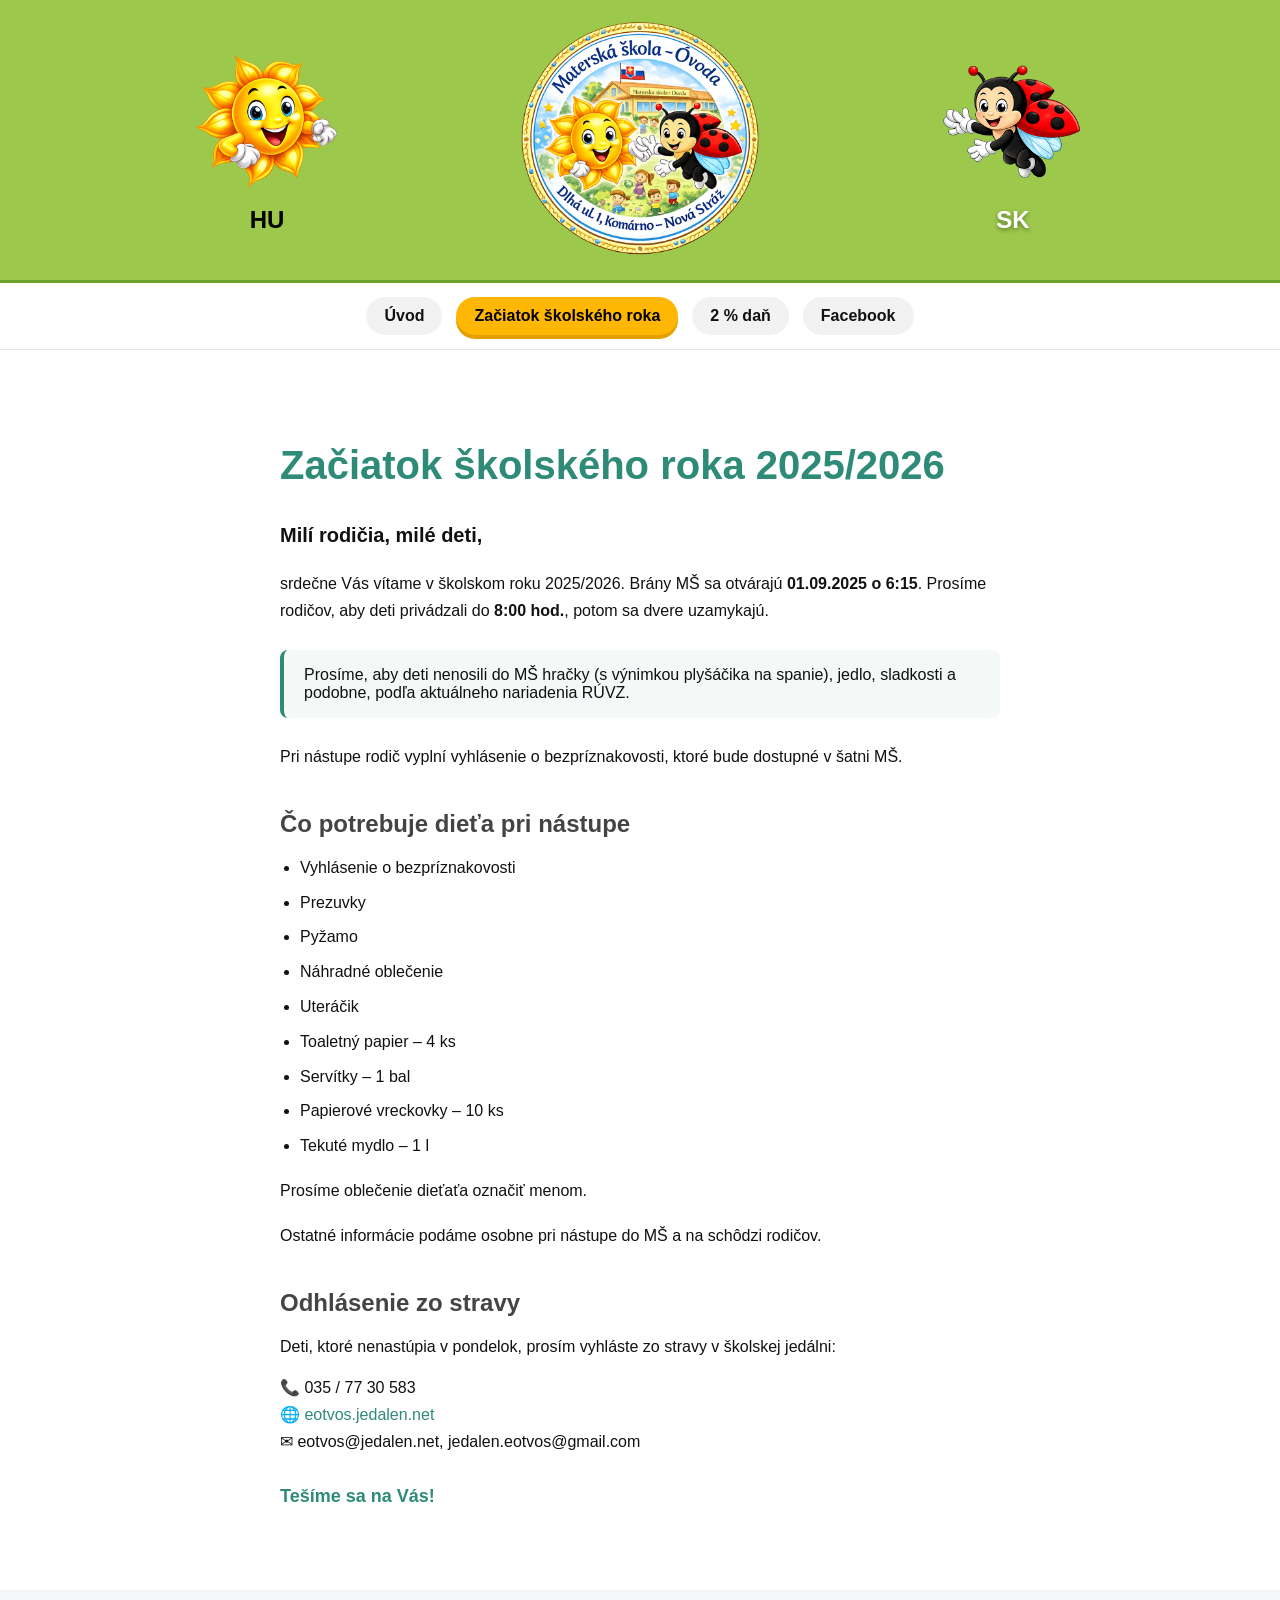
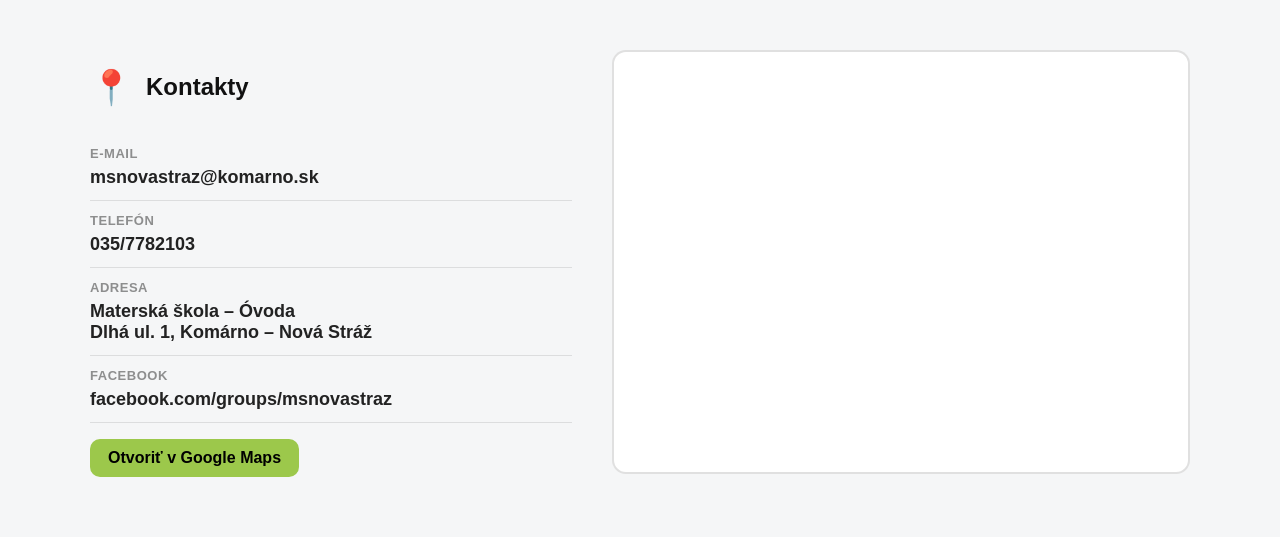
==== pages/start.html @ 1386bfa9 "Add files via upload" ====
<!doctype html>
<html lang="sk">
<head>
    <meta charset="utf-8" />
    <meta name="viewport" content="width=device-width, initial-scale=1" />

    <title>Materská škola – Óvoda Nová Stráž | Komárno</title>
    <meta name="description" content="Oficiálna stránka Materskej školy – Óvoda Nová Stráž v Komárne. Informácie pre rodičov, školské aktivity, kontakty a aktuálne oznamy." />
    <meta name="keywords" content="materská škola Nová Stráž, škôlka Komárno, MŠ Komárno, óvoda Nová Stráž, Dlhá ulica 1" />
    <meta name="author" content="Materská škola – Óvoda Nová Stráž" />
    <meta name="robots" content="index,follow" />

    <!-- Canonical -->
    <link rel="canonical" href="https://msnovastraz.github.io/" />

    <!-- Hreflang -->
    <link rel="alternate" hreflang="sk" href="https://msnovastraz.github.io/" />
    <link rel="alternate" hreflang="hu" href="https://msnovastraz.github.io/hu/" />
    <link rel="alternate" hreflang="x-default" href="https://msnovastraz.github.io/" />

    <!-- Open Graph -->
    <meta property="og:type" content="website" />
    <meta property="og:site_name" content="Materská škola – Óvoda Nová Stráž" />
    <meta property="og:title" content="Materská škola – Óvoda Nová Stráž" />
    <meta property="og:description" content="Oficiálna stránka materskej školy v Novej Stráži, Komárno." />
    <meta property="og:url" content="https://msnovastraz.github.io/" />
    <meta property="og:image" content="https://msnovastraz.github.io/assets/img/logo.png" />
    <meta property="og:locale" content="sk_SK" />

    <!-- Twitter -->
    <meta name="twitter:card" content="summary_large_image" />
    <meta name="twitter:title" content="Materská škola – Óvoda Nová Stráž" />
    <meta name="twitter:description" content="Oficiálna stránka materskej školy v Komárne." />
    <meta name="twitter:image" content="https://msnovastraz.github.io/assets/img/logo.png" />

    <!-- Styles -->
    <link rel="stylesheet" href="/assets/css/main.css" />

    <!-- Favicon -->
    <link rel="icon" type="image/png" sizes="32x32" href="/assets/favicon/favicon-32x32.png">
    <link rel="icon" type="image/png" sizes="16x16" href="/assets/favicon/favicon-16x16.png">
    <link rel="apple-touch-icon" sizes="180x180" href="/assets/favicon/apple-touch-icon.png">
    <link rel="shortcut icon" href="/assets/favicon/favicon.ico">
</head>

<body class="lang-sk">

  <header class="top">
    <div class="top__inner container">

        <!-- LEFT: HU block -->
        <a class="sideLink sideLink--hu" href="/hu/" aria-label="Magyar verzió">
            <img class="sideLink__img" src="/assets/img/hu_link.png" alt="HU">
            <div class="sideLink__txt">
                <div class="sideLink__big">HU</div>
            </div>
        </a>

        <!-- CENTER: main logo -->
        <a class="centerLogo" href="/" aria-label="Materská škola – Óvoda">
            <img src="/assets/img/logo.png" alt="Materská škola – Óvoda">
        </a>

        <!-- RIGHT: SK block (active) -->
        <a class="sideLink sideLink--sk sideLink--right" href="/" aria-label="Slovenská verzia">
            <img class="sideLink__img" src="/assets/img/sk_link.png" alt="SK">
            <div class="sideLink__txt">
                <div class="sideLink__big">SK</div>
            </div>
        </a>

    </div>
  </header>

<nav class="mainNav" aria-label="Hlavné menu">
  <div class="container mainNav__inner">
    <a class="mainNav__link" href="/">Úvod</a>
    <a class="mainNav__link is-active" href="/pages/start.html">Začiatok školského roka</a>
    <a class="mainNav__link" href="/pages/tax.html">2 % daň</a>
    <a class="mainNav__link" href="https://www.facebook.com/groups/msnovastraz" target="_blank" rel="noopener">Facebook</a>
  </div>
</nav>

<main id="content">

    <section class="pageSection">
        <div class="container narrow">

            <h1 class="pageTitle">Začiatok školského roka 2025/2026</h1>

            <p class="lead">
            Milí rodičia, milé deti,
            </p>

            <p>
            srdečne Vás vítame v školskom roku 2025/2026.
            Brány MŠ sa otvárajú <strong>01.09.2025 o 6:15</strong>.
            Prosíme rodičov, aby deti privádzali do <strong>8:00 hod.</strong>,
            potom sa dvere uzamykajú.
            </p>

            <div class="infoBox">
            Prosíme, aby deti nenosili do MŠ hračky
            (s výnimkou plyšáčika na spanie), jedlo, sladkosti a podobne,
            podľa aktuálneho nariadenia RÚVZ.
            </div>

            <p>
            Pri nástupe rodič vyplní vyhlásenie o bezpríznakovosti,
            ktoré bude dostupné v šatni MŠ.
            </p>

            <h2>Čo potrebuje dieťa pri nástupe</h2>

            <ul class="styledList">
            <li>Vyhlásenie o bezpríznakovosti</li>
            <li>Prezuvky</li>
            <li>Pyžamo</li>
            <li>Náhradné oblečenie</li>
            <li>Uteráčik</li>
            <li>Toaletný papier – 4 ks</li>
            <li>Servítky – 1 bal</li>
            <li>Papierové vreckovky – 10 ks</li>
            <li>Tekuté mydlo – 1 l</li>
            </ul>

            <p>
            Prosíme oblečenie dieťaťa označiť menom.
            </p>

            <p>
            Ostatné informácie podáme osobne pri nástupe do MŠ
            a na schôdzi rodičov.
            </p>

            <h2>Odhlásenie zo stravy</h2>

            <p>
            Deti, ktoré nenastúpia v pondelok,
            prosím vyhláste zo stravy v školskej jedálni:
            </p>

            <ul class="contactList">
            <li>📞 035 / 77 30 583</li>
            <li>🌐 <a href="https://eotvos.jedalen.net" target="_blank">eotvos.jedalen.net</a></li>
            <li>✉ eotvos@jedalen.net, jedalen.eotvos@gmail.com</li>
            </ul>

            <p class="closing">Tešíme sa na Vás!</p>

        </div>
        </section>

</main>

    <section class="contacts" aria-label="Kontakty">
    <div class="container contacts__inner">
        <div class="contacts__left">
        <h2 class="sectionTitle">
            <span class="sectionTitle__icon">📍</span>
            Kontakty
        </h2>

        <div class="contacts__item">
            <div class="contacts__label">E-mail</div>
            <a class="contacts__value" href="mailto:msnovastraz@komarno.sk">msnovastraz@komarno.sk</a>
        </div>

        <div class="contacts__item">
            <div class="contacts__label">Telefón</div>
            <a class="contacts__value" href="tel:+421357782103">035/7782103</a>
        </div>

        <div class="contacts__item">
            <div class="contacts__label">Adresa</div>
            <div class="contacts__value">
            Materská škola – Óvoda<br />
            Dlhá ul. 1, Komárno – Nová Stráž
            </div>
        </div>

        <div class="contacts__item">
            <div class="contacts__label">Facebook</div>
            <a class="contacts__value" href="https://www.facebook.com/groups/msnovastraz" target="_blank" rel="noopener">
            facebook.com/groups/msnovastraz
            </a>
        </div>

        <div class="contacts__actions">
            <a class="btn" href="https://maps.app.goo.gl/dZaL5ni5Ns14MqSj7" target="_blank" rel="noopener">
            Otvoriť v Google Maps
            </a>
        </div>
        </div>

        <div class="contacts__right">
        <div class="mapWrap">
            <iframe
            class="mapFrame"
            title="Mapa – Materská škola – Óvoda"
            loading="lazy"
            referrerpolicy="no-referrer-when-downgrade"
            src="https://www.google.com/maps/embed?pb=!1m14!1m8!1m3!1d1896.3295953338866!2d18.04730520679701!3d47.765642003834024!3m2!1i1024!2i768!4f13.1!3m3!1m2!1s0x476bb359d045b80d%3A0xec6be08e86846f8f!2zTWF0ZXJza8OhIMWha29sYSBOb3bDoSBTdHLDocW-!5e0!3m2!1ssk!2ssk!4v1772011976776!5m2!1ssk!2ssk"
            allowfullscreen>
            </iframe>
        </div>
        </div>
    </div>
    </section>

  <script>
    // год в футере
    document.getElementById("year").textContent = new Date().getFullYear();

    // простое мобильное меню
    const btn = document.querySelector(".nav__toggle");
    const list = document.querySelector("#navList");
    if (btn && list) {
      btn.addEventListener("click", () => {
        const expanded = btn.getAttribute("aria-expanded") === "true";
        btn.setAttribute("aria-expanded", String(!expanded));
        list.classList.toggle("is-open");
      });
    }
  </script>
</body>
</html>
---- assets/css/main.css ----
/* =========================
   Base / Reset
========================= */

* { box-sizing: border-box; }

html, body {
  margin: 0;
  padding: 0;
  font-family: Arial, sans-serif;
  color: #111;
  background: #fff;
}

img { max-width: 100%; height: auto; display: block; }
a { color: inherit; }
.container {
  max-width: 1200px;
  margin: 0 auto;
  padding: 0 50px;
}

/* =========================
   Buttons
========================= */

.btn {
  display: inline-block;
  padding: 10px 18px;
  background: #9cc84b;
  color: #000;
  font-weight: 700;
  text-decoration: none;
  border-radius: 10px;
  border: 0;
}

.btn:hover { filter: brightness(0.95); }

/* =========================
   Header (competitors-like)
========================= */

.top {
  background: #9cc84b;
  border-bottom: 3px solid #6ea12b;
}

.top__inner {
  display: grid;
  grid-template-columns: 1fr auto 1fr; /* left | center | right */
  align-items: center;
  gap: 16px;
  padding: 10px 0;
}

/* center logo */
.centerLogo {
  justify-self: center;
  text-decoration: none;
}

.centerLogo img {
  width: 260px;
  height: 260px;
  object-fit: contain;
}

/* side links (sun/ladybug) */
.sideLink {
  display: flex;
  flex-direction: column;   /* image сверху, текст снизу */
  align-items: center;
  text-align: center;
  gap: 10px;
  text-decoration: none;
  color: #000;
}

.sideLink img {
  width: 150px;
  height: auto;
}

.sideLink__txt {
  line-height: 1.2;
  font-weight: 700;
}

.sideLink__big {
  font-size: 24px;
  font-weight: 900;
}

.muted {
  color: rgba(0,0,0,.65);
  font-weight: 600;
  font-size: 13px;
}

/* =========================
   Menu (simple)
========================= */

.menu {
  display: flex;
  flex-wrap: wrap;
  gap: 20px;
  padding: 12px 0;
}

.menu a {
  text-decoration: none;
  font-weight: 800;
  color: #1a1a1a;
  padding: 8px 12px;
  border-radius: 10px;
}

.menu a:hover {
  background: rgba(255,255,255,.35);
}

/* =========================
   Main blocks (optional)
========================= */

.hero {
  display: flex;
  gap: 20px;
  align-items: center;
  justify-content: space-between;
  padding: 24px 0;
}

.hero-text { flex: 1; }

.hero-image {
  flex: 1;
  min-height: 220px;
  background: #eee;
  border-radius: 14px;
  border: 2px solid rgba(0,0,0,.10);
}

.cards {
  display: grid;
  grid-template-columns: repeat(3, 1fr);
  gap: 20px;
  padding: 10px 0 30px;
}

.card {
  background: #fafafa;
  border: 2px solid rgba(0,0,0,.12);
  border-radius: 14px;
  padding: 16px;
}

/* =========================
   Contacts block (your current HTML)
========================= */

.contacts {
  background: #f5f6f7;
  padding: 60px 0;
}

.contacts__inner {
  display: grid;
  grid-template-columns: 1fr 1.2fr;
  gap: 40px;
  align-items: start;
}

.contacts__title {
  margin: 0 0 18px;
  font-size: 36px;
  line-height: 1.1;
}

.contacts__item {
  padding: 12px 0;
  border-bottom: 1px solid rgba(0,0,0,.10);
}

.contacts__label {
  font-size: 13px;
  font-weight: 800;
  text-transform: uppercase;
  letter-spacing: .04em;
  opacity: .45;
  margin-bottom: 6px;
}

.contacts__value {
  font-size: 18px;
  font-weight: 700;
  color: #222;
  text-decoration: none;
}

a.contacts__value:hover { text-decoration: underline; }

.contacts__actions { margin-top: 16px; }

.mapWrap {
  background: #fff;
  border: 2px solid rgba(0,0,0,.12);
  border-radius: 14px;
  overflow: hidden;
}

.mapFrame {
  width: 100%;
  height: 420px;
  border: 0;
  display: block;
}


/* =========================
   Responsive
========================= */

@media (max-width: 900px) {
  .hero { flex-direction: column; }
  .cards { grid-template-columns: 1fr; }

  .contacts__inner { grid-template-columns: 1fr; }
  .mapFrame { height: 320px; }
}

@media (max-width: 820px) {
  .top__inner {
    grid-template-columns: 1fr 1fr;
    grid-template-areas:
      "center center"
      "left right";
  }

  .centerLogo { grid-area: center; }
  .top__inner > a:nth-child(1) { grid-area: left; }
  .top__inner > a:nth-child(3) { grid-area: right; }

  .centerLogo img {
    width: 140px;
    height: 140px;
  }

  .sideLink img { width: 120px; }
  .sideLink__big { font-size: 22px; }

  .menu { flex-direction: column; gap: 8px; }
}

/* */

.lang-sk .sideLink--sk .sideLink__big,
.lang-hu .sideLink--hu .sideLink__big {
  color: #fff;
  text-shadow: 0 2px 4px rgba(0,0,0,.4);
}

/* ===== Centered top menu ===== */

.mainNav {
  background: #fff;
  border-bottom: 1px solid rgba(0,0,0,.10);
}

.mainNav__inner {
  display: flex;
  justify-content: center;   /* ВАЖНО — центр */
  flex-wrap: wrap;
  gap: 14px;
  padding: 14px 0;
}

.mainNav__link {
  text-decoration: none;
  font-weight: 800;
  padding: 10px 18px;
  border-radius: 999px;
  background: rgba(0,0,0,.05);
  color: #111;
  transition: 0.15s ease;
}

.mainNav__link:hover {
  background: rgba(0,0,0,.1);
  transform: translateY(-1px);
}

.mainNav__link.is-active {
  background: #ffb703;   /* тёплый жёлтый */
  color: #000;
  box-shadow: 0 4px 0 #e59f00; /* лёгкий объём */
}

/* ===== About text formatting ===== */

.about {
  max-width: 820px;      /* ограничиваем ширину текста */
  margin: 60px auto;     /* центрируем блок */
  padding: 0 20px;
}

.about h1 {
  color: #2a9d8f;  /* мягкий бирюзово-зелёный */
  font-weight: 900;
  font-size: 36px;
  margin-bottom: 24px;
  line-height: 1.2;
}

.about p {
  font-size: 18px;
  line-height: 1.75;     /* главное — межстрочный интервал */
  margin-bottom: 22px;
  color: #333;
}

/* ===== Section titles with icon ===== */

.sectionTitle {
  display: flex;
  align-items: center;
  gap: 14px;
  font-weight: 900;
  margin-bottom: 30px;
}

.sectionTitle__icon {
  font-size: 34px;
  line-height: 1;
}

.pageSection {
  padding: 60px 0;
}

.container.narrow {
  max-width: 820px;
  margin: 0 auto;
}

.pageTitle {
  font-size: 40px;
  font-weight: 700;
  color: #2e8b78;
  margin-bottom: 30px;
}

.lead {
  font-size: 20px;
  font-weight: 600;
  margin-bottom: 20px;
}

.pageSection p {
  line-height: 1.7;
  margin-bottom: 18px;
}

.pageSection h2 {
  margin-top: 40px;
  margin-bottom: 16px;
  font-size: 24px;
  color: #444;
}

.infoBox {
  background: #f4f8f7;
  border-left: 4px solid #2e8b78;
  padding: 16px 20px;
  border-radius: 8px;
  margin: 25px 0;
}

.styledList {
  padding-left: 20px;
  line-height: 1.8;
}

.styledList li {
  margin-bottom: 6px;
}

.contactList {
  list-style: none;
  padding: 0;
}

.contactList li {
  margin-bottom: 8px;
}

.contactList a {
  color: #2e8b78;
  text-decoration: none;
  font-weight: 500;
}

.contactList a:hover {
  text-decoration: underline;
}

.closing {
  margin-top: 30px;
  font-weight: 600;
  font-size: 18px;
  color: #2e8b78;
}

.taxSection {
  background: #f8faf9;
  padding: 70px 0;
}

.dataBox {
  background: white;
  border-radius: 12px;
  padding: 20px 24px;
  margin-top: 20px;
  box-shadow: 0 6px 20px rgba(0,0,0,0.05);
  line-height: 1.8;
}

.dataBox div {
  margin-bottom: 6px;
}

.highlight {
  margin-top: 30px;
  font-size: 20px;
  font-weight: 600;
  color: #2e8b78;
}

.taxSection .pageTitle {
  color: #2e8b78;
}
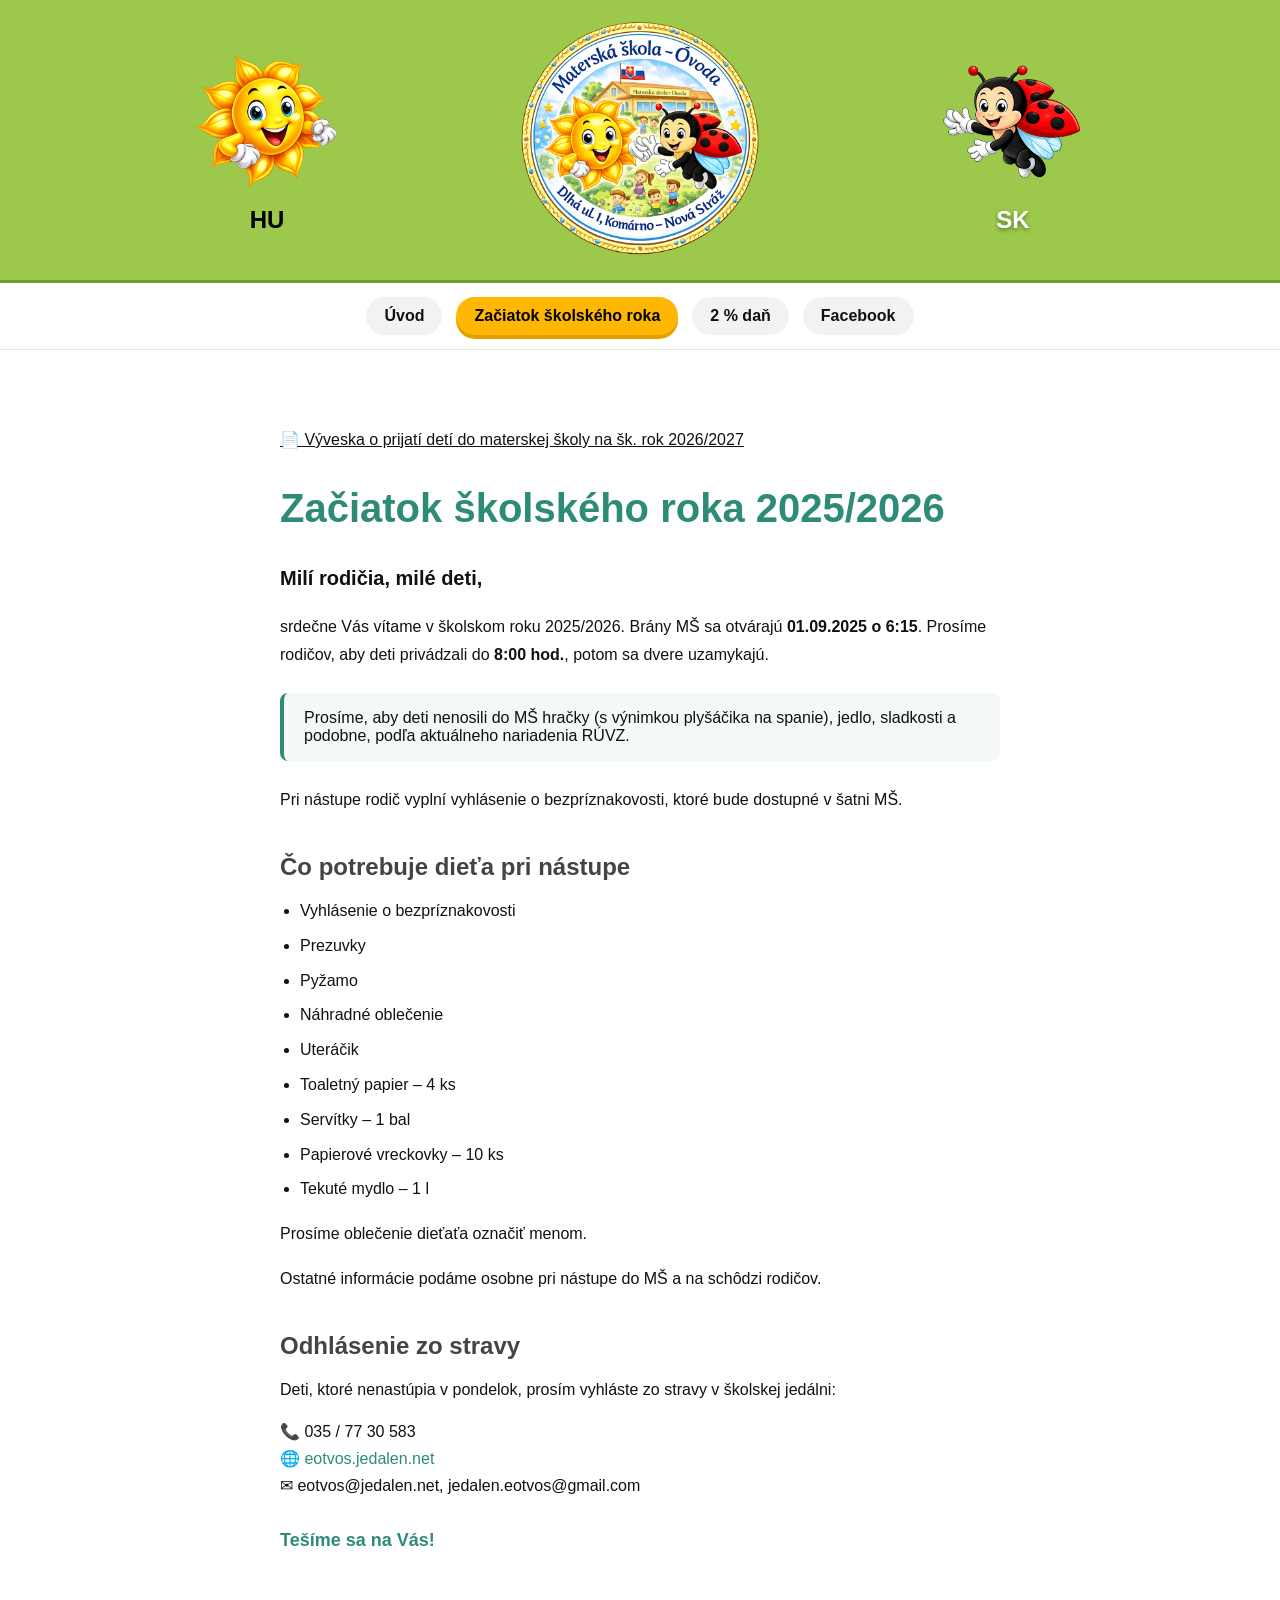
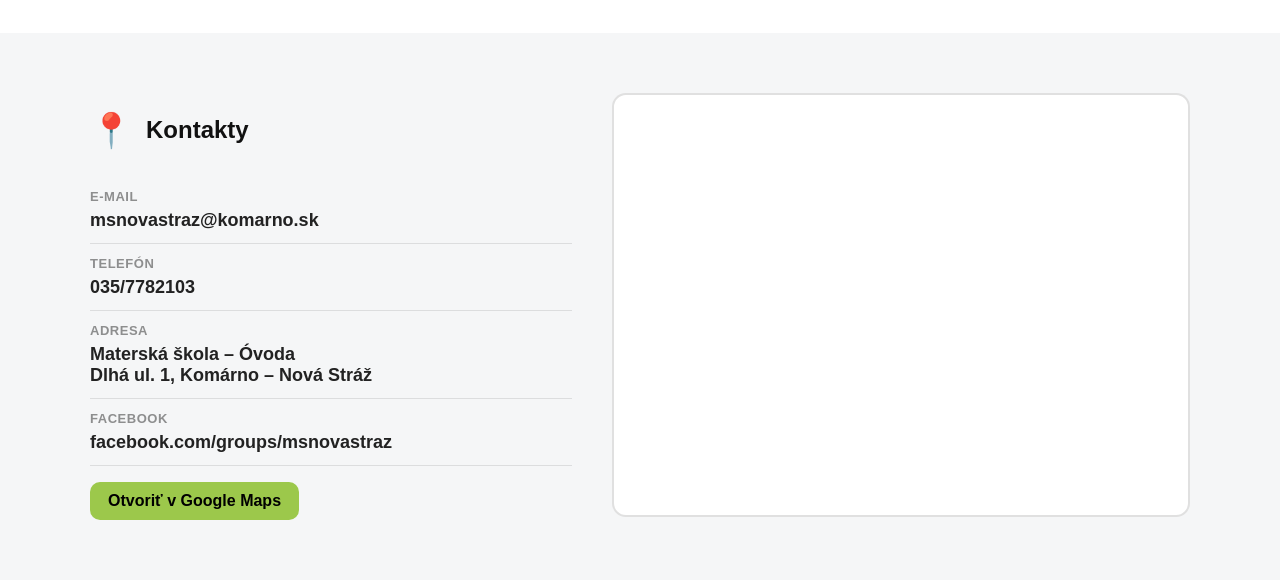
==== commit 34f9c88a: "Update start.html" ====
--- a/pages/start.html
+++ b/pages/start.html
@@ -85,6 +85,10 @@
 
     <section class="pageSection">
         <div class="container narrow">
+
+            <p>
+                <a href="pdf/vyveska_sk_2026_27.pdf" target="_blank">📄 Výveska o prijatí detí do materskej školy na šk. rok 2026/2027</a>
+            </p>
 
             <h1 class="pageTitle">Začiatok školského roka 2025/2026</h1>
 
@@ -224,4 +228,4 @@
     }
   </script>
 </body>
-</html>+</html>
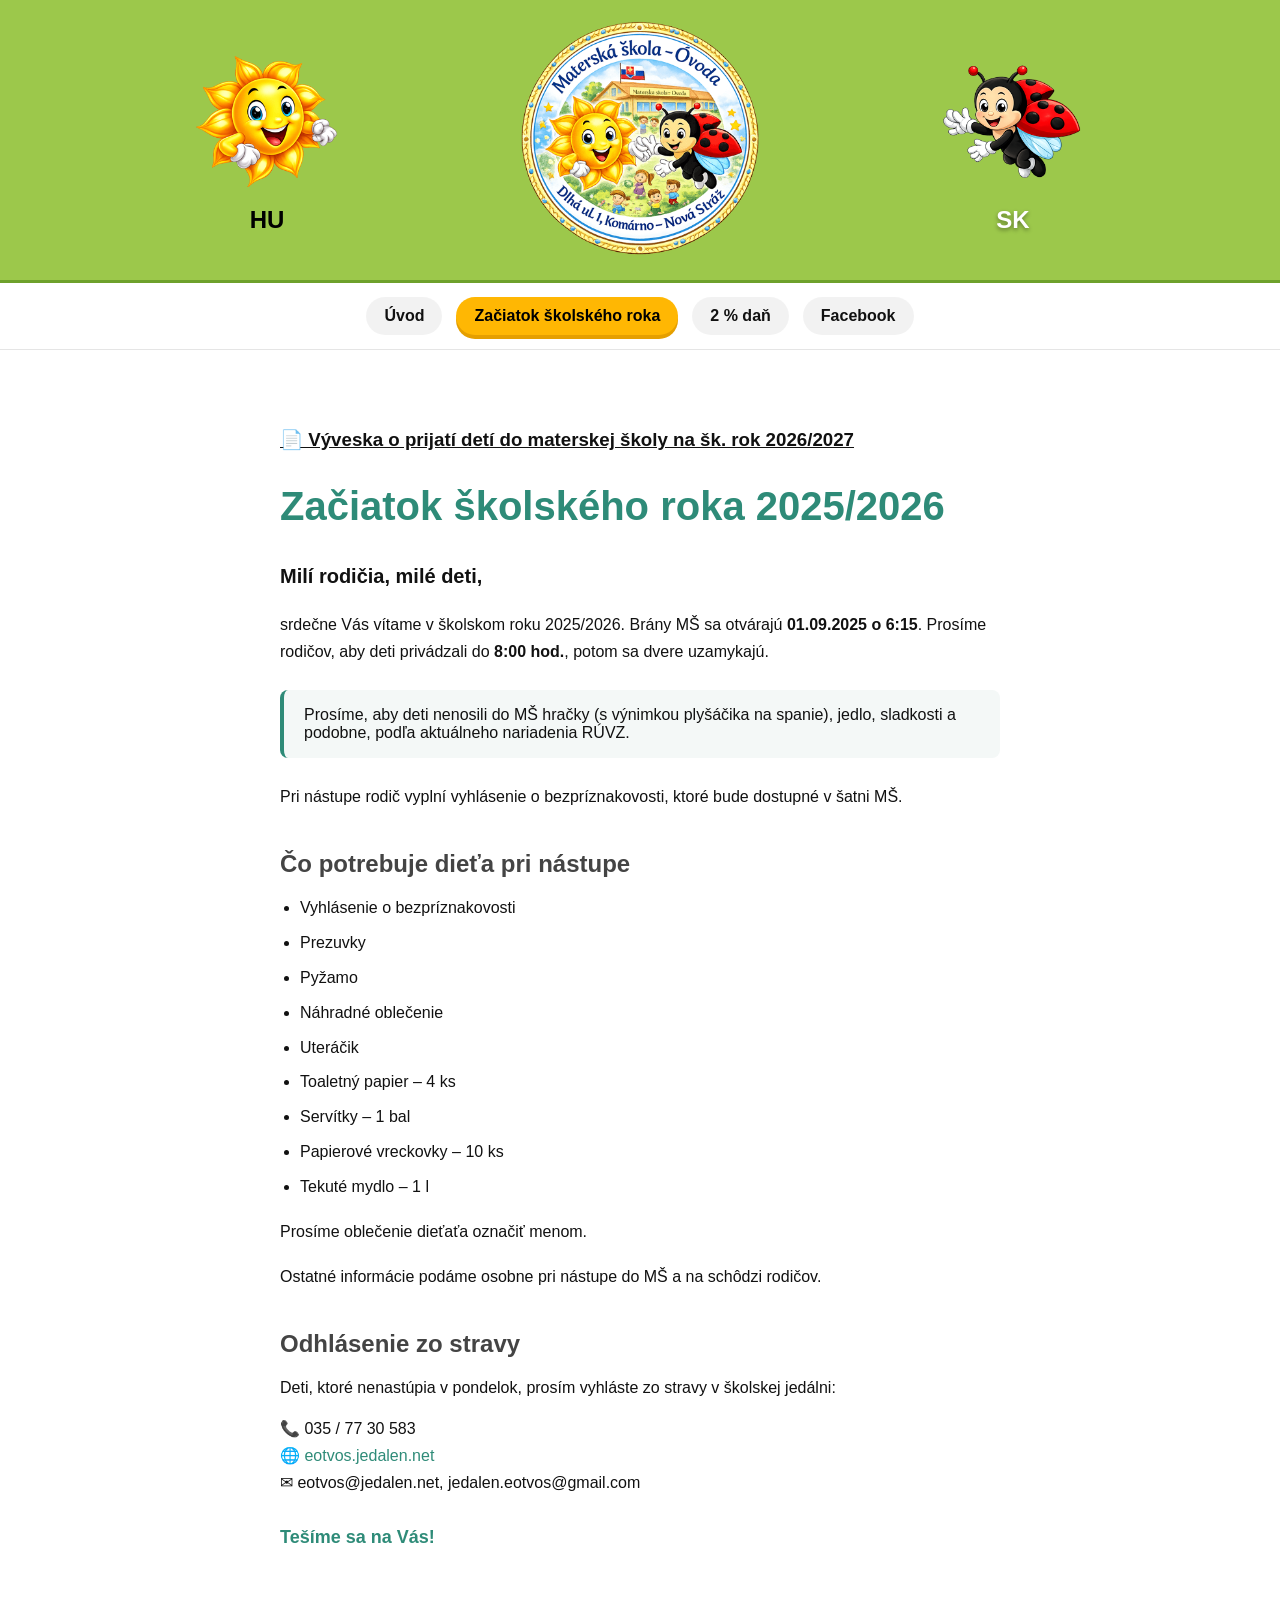
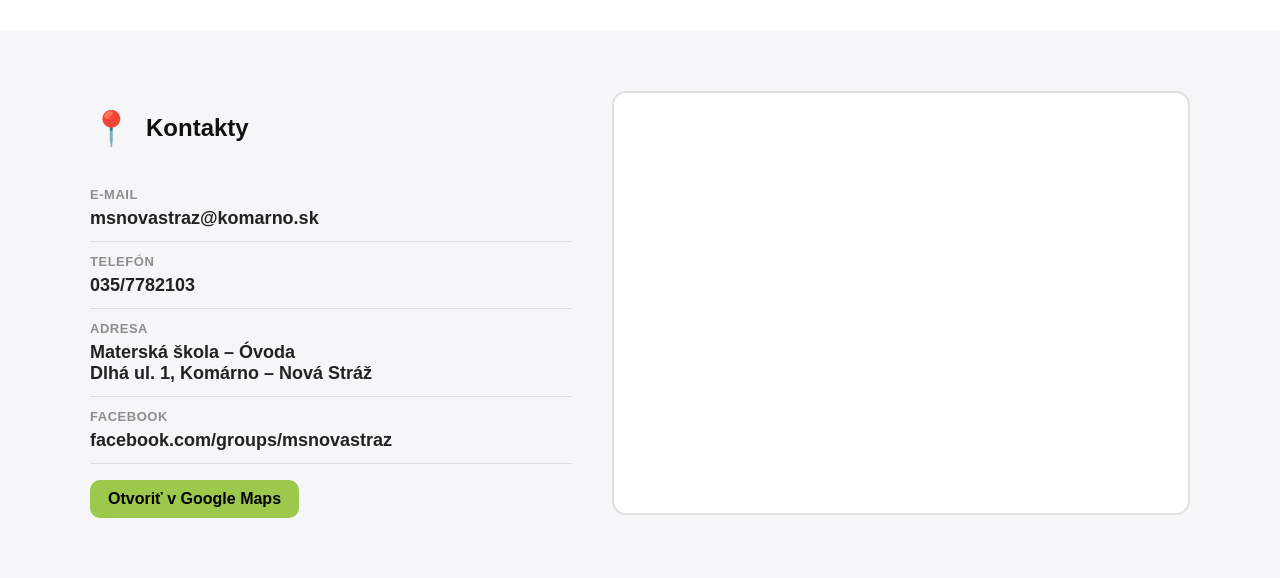
==== commit aa1d706a: "Update start.html" ====
--- a/pages/start.html
+++ b/pages/start.html
@@ -86,9 +86,9 @@
     <section class="pageSection">
         <div class="container narrow">
 
-            <p>
-                <a href="pdf/vyveska_sk_2026_27.pdf" target="_blank">📄 Výveska o prijatí detí do materskej školy na šk. rok 2026/2027</a>
-            </p>
+            <h3>
+                <a href="../pdf/vyveska_sk_2026_27.pdf" target="_blank">📄 Výveska o prijatí detí do materskej školy na šk. rok 2026/2027</a>
+            </h3>
 
             <h1 class="pageTitle">Začiatok školského roka 2025/2026</h1>
 
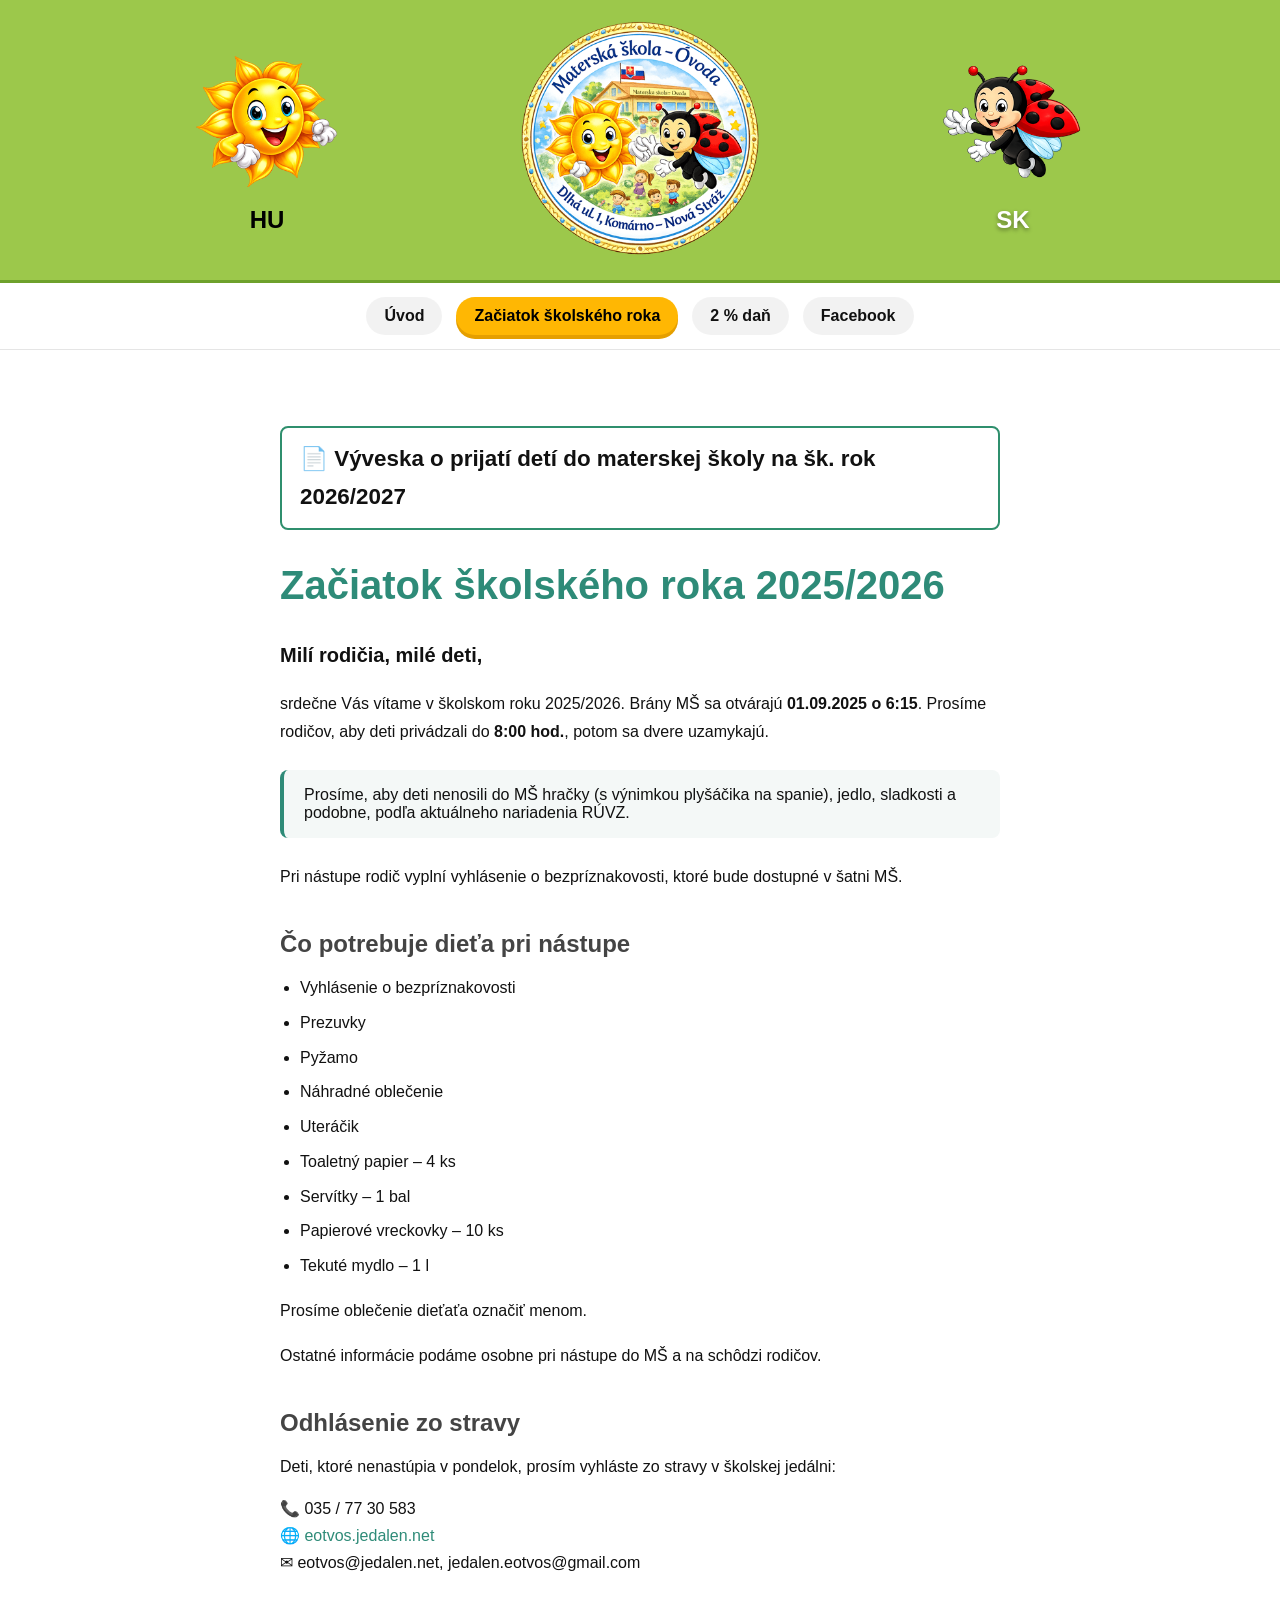
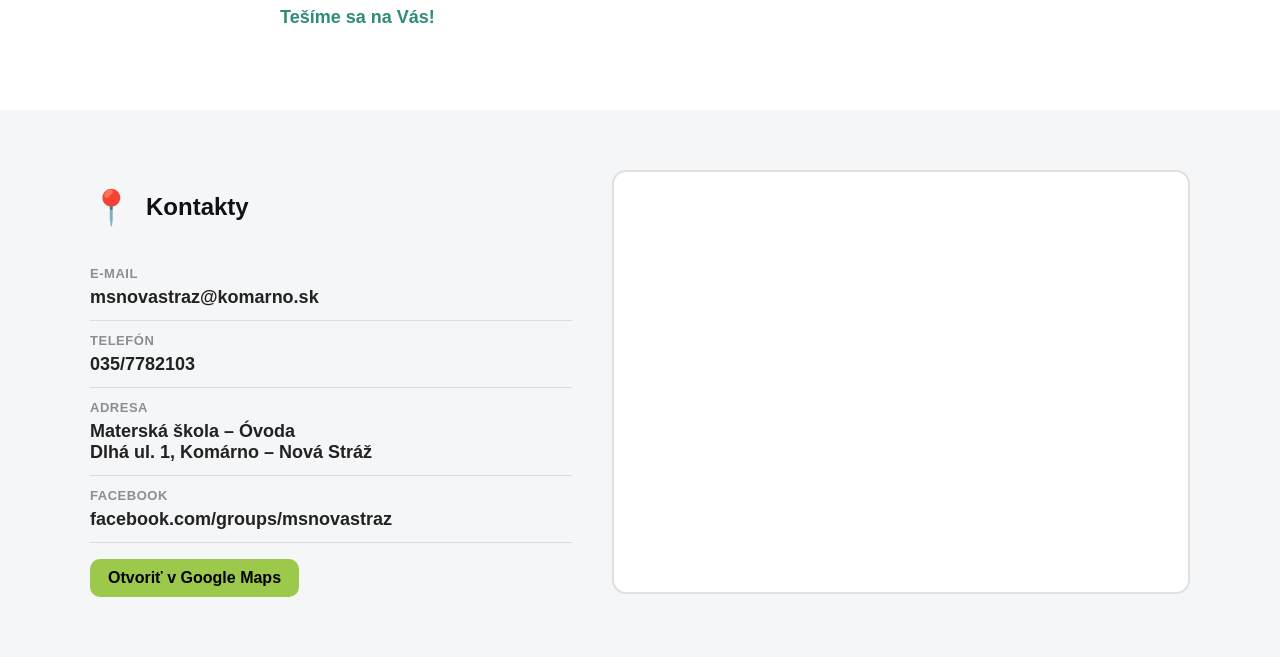
==== commit b52d07e8: "Update start.html" ====
--- a/pages/start.html
+++ b/pages/start.html
@@ -86,9 +86,13 @@
     <section class="pageSection">
         <div class="container narrow">
 
-            <h3>
-                <a href="../pdf/vyveska_sk_2026_27.pdf" target="_blank">📄 Výveska o prijatí detí do materskej školy na šk. rok 2026/2027</a>
-            </h3>
+            <p>
+                <a href="../pdf/vyveska_sk_2026_27.pdf"
+                   target="_blank"
+                   style="display:inline-block; padding:12px 18px; border:2px solid #2f8f6d; border-radius:8px; font-size:1.4em; font-weight:bold; text-decoration:none;">
+                    📄 Výveska o prijatí detí do materskej školy na šk. rok 2026/2027
+                </a>
+            </p>
 
             <h1 class="pageTitle">Začiatok školského roka 2025/2026</h1>
 
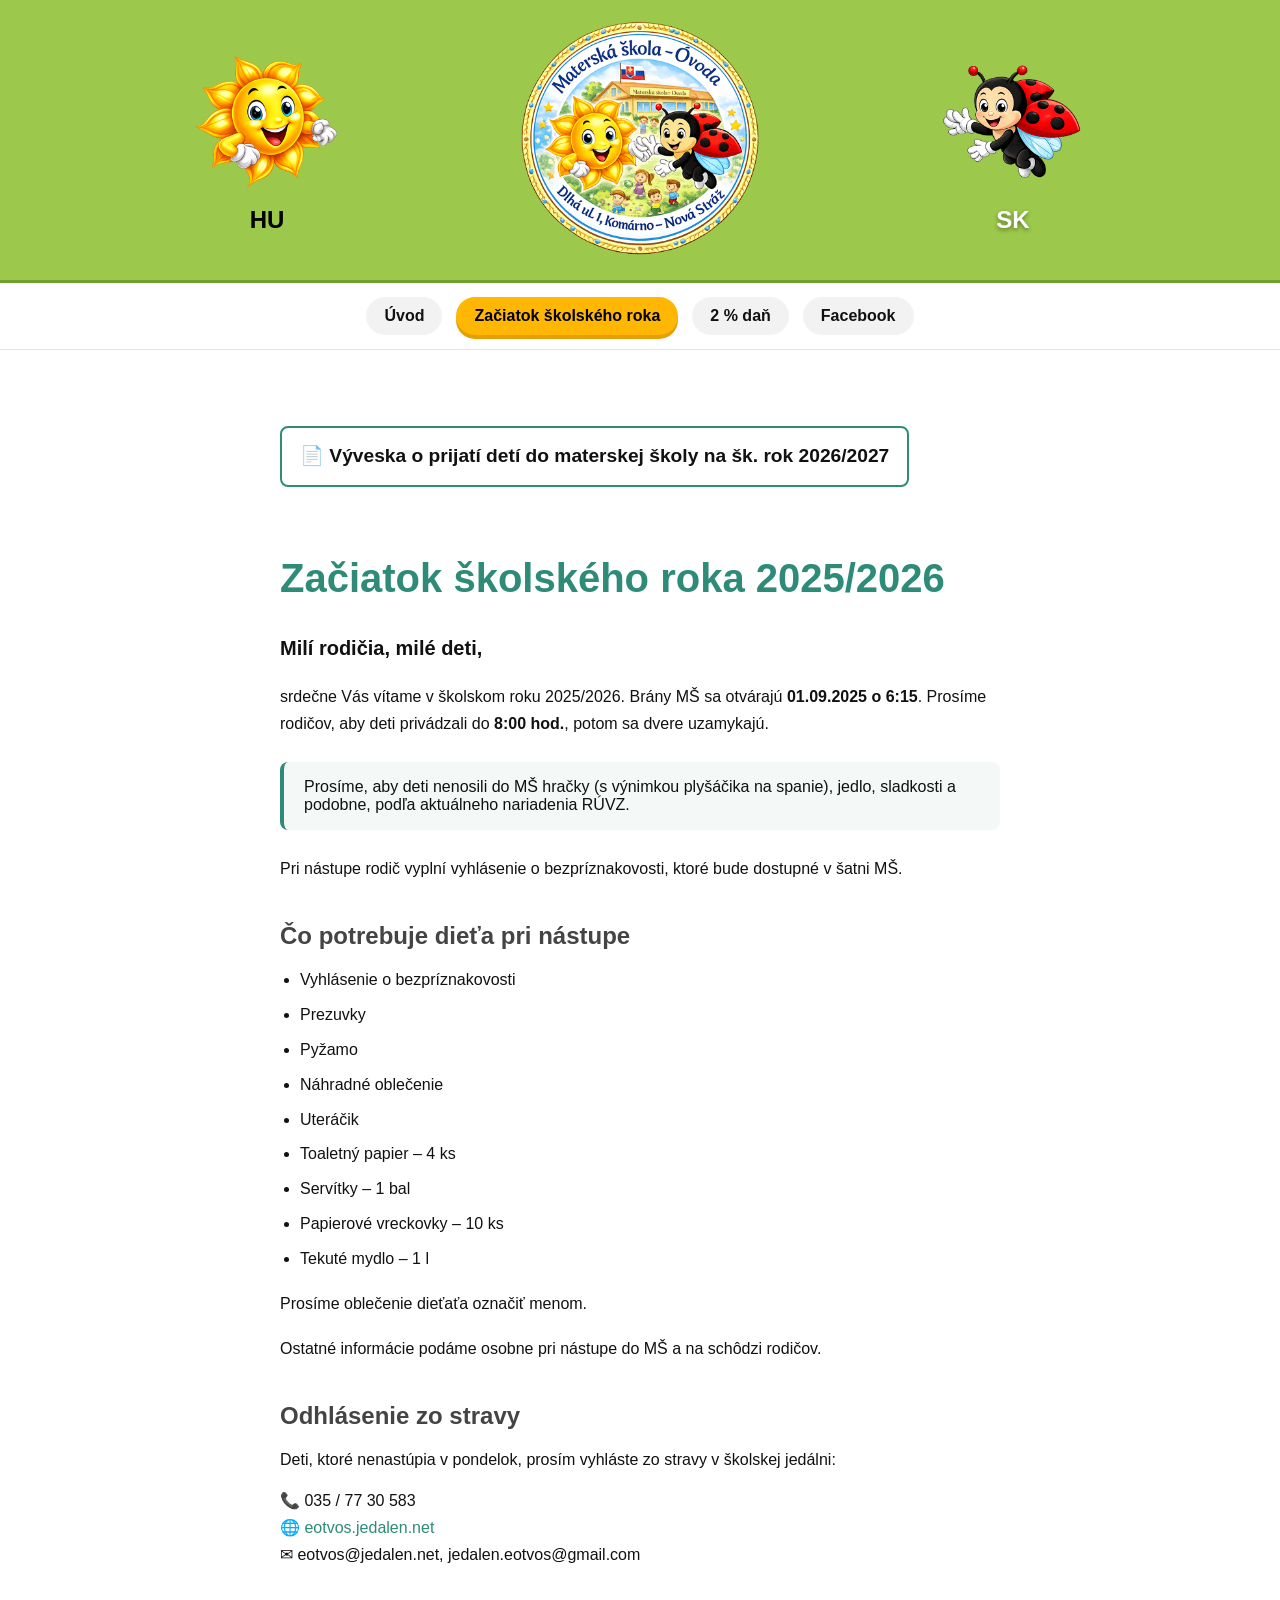
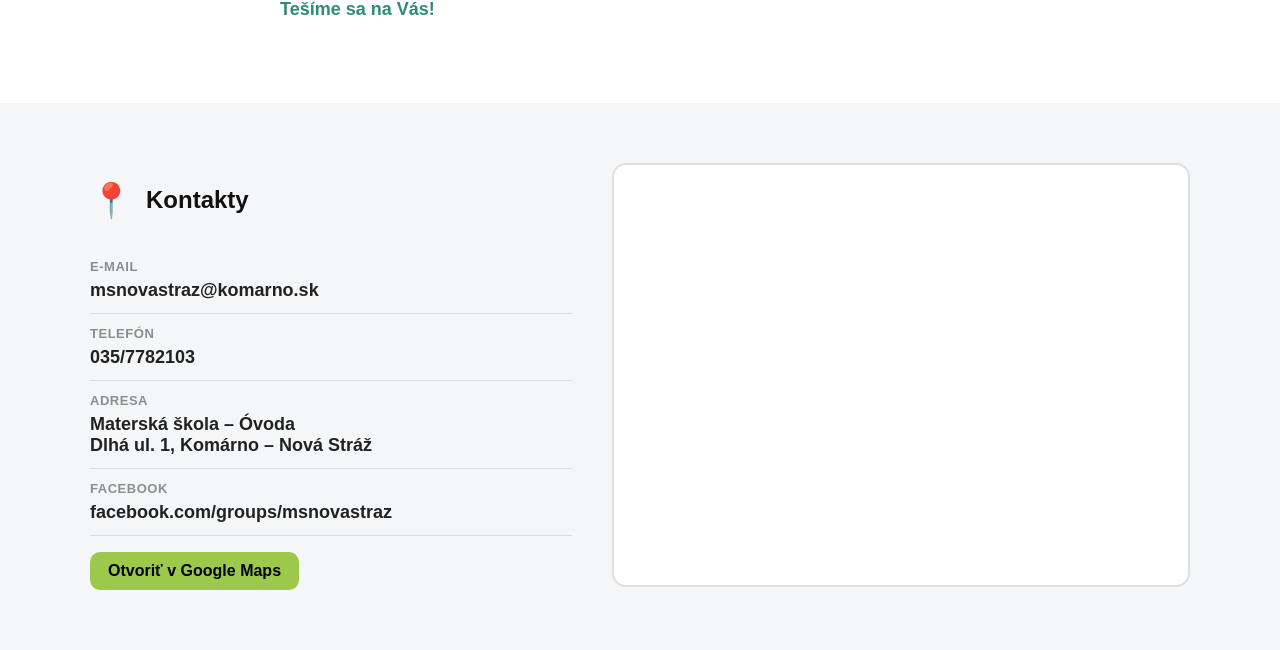
==== commit 79e9f203: "Update start.html" ====
--- a/pages/start.html
+++ b/pages/start.html
@@ -89,10 +89,12 @@
             <p>
                 <a href="../pdf/vyveska_sk_2026_27.pdf"
                    target="_blank"
-                   style="display:inline-block; padding:12px 18px; border:2px solid #2f8f6d; border-radius:8px; font-size:1.4em; font-weight:bold; text-decoration:none;">
+                   style="display:inline-block; padding:12px 18px; border:2px solid #2f8f6d; border-radius:8px; font-size:1.2em; font-weight:bold; text-decoration:none;">
                     📄 Výveska o prijatí detí do materskej školy na šk. rok 2026/2027
                 </a>
             </p>
+
+            <br />
 
             <h1 class="pageTitle">Začiatok školského roka 2025/2026</h1>
 
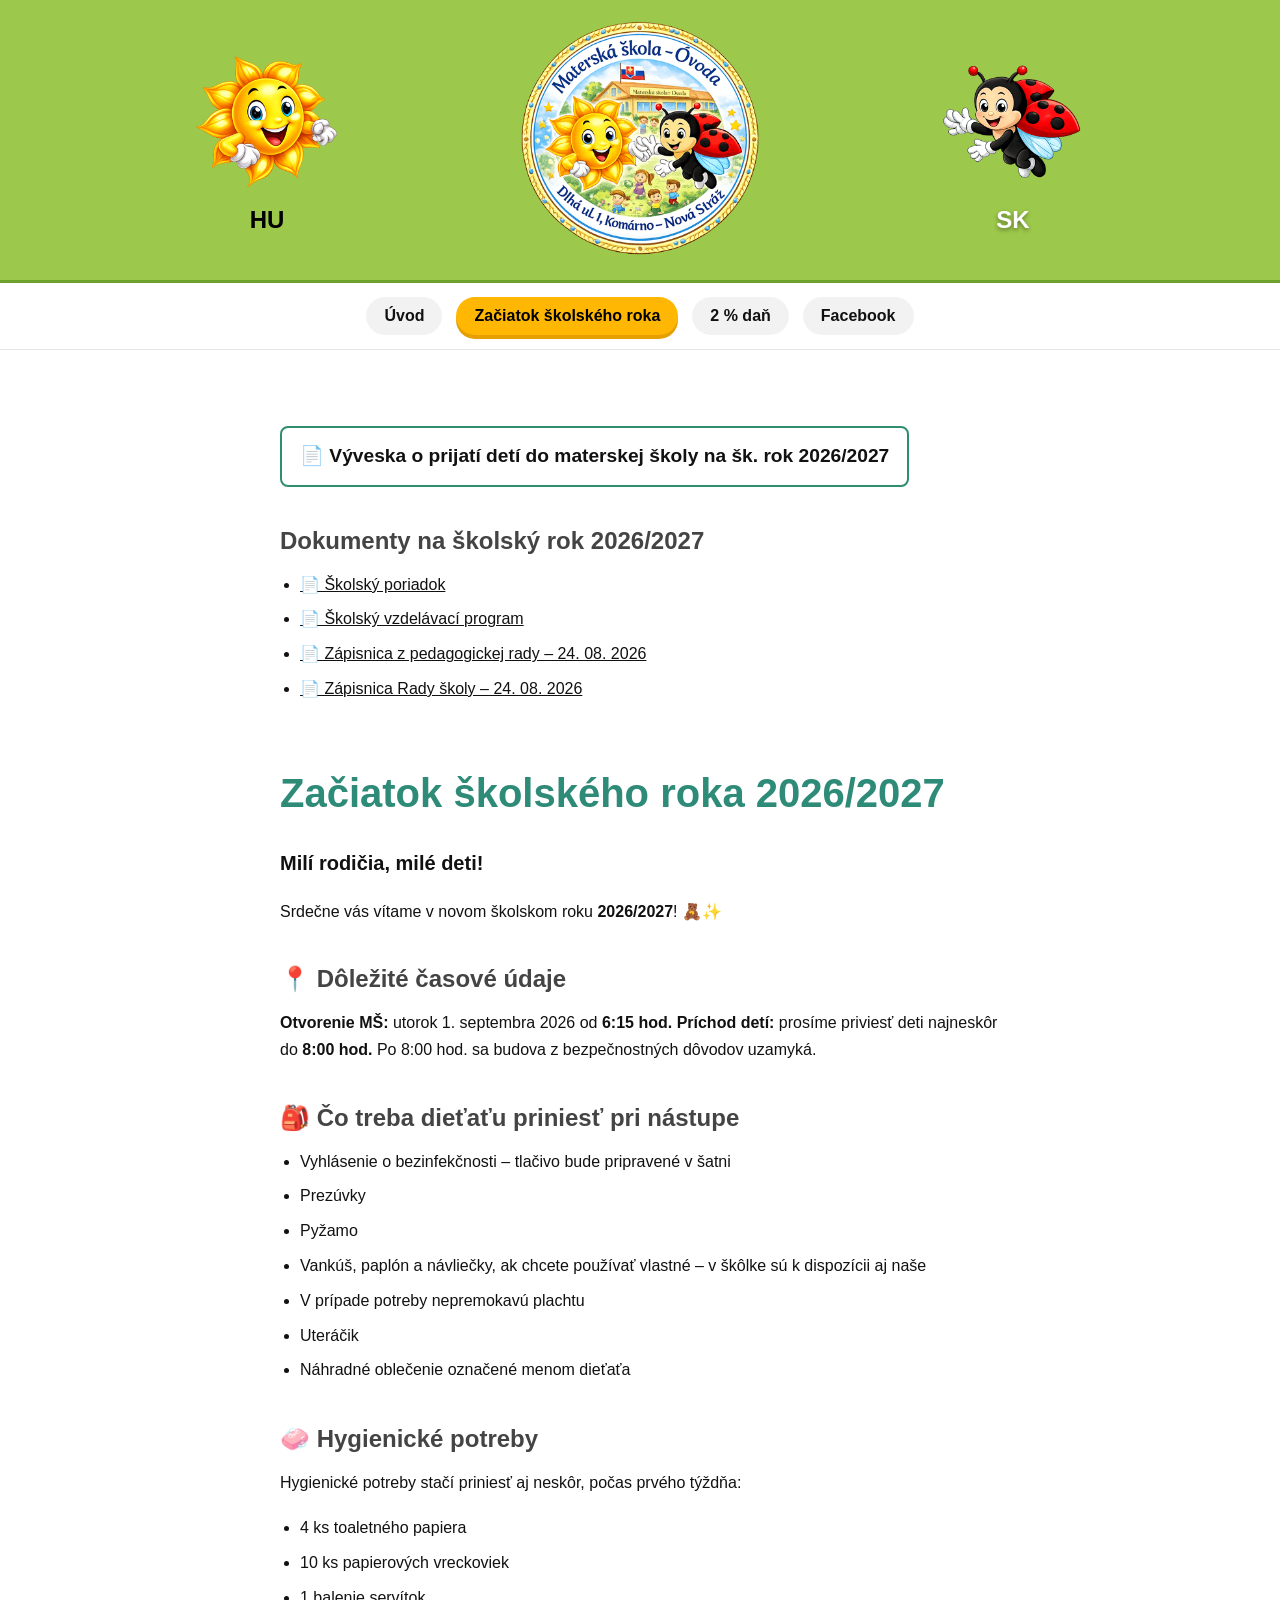
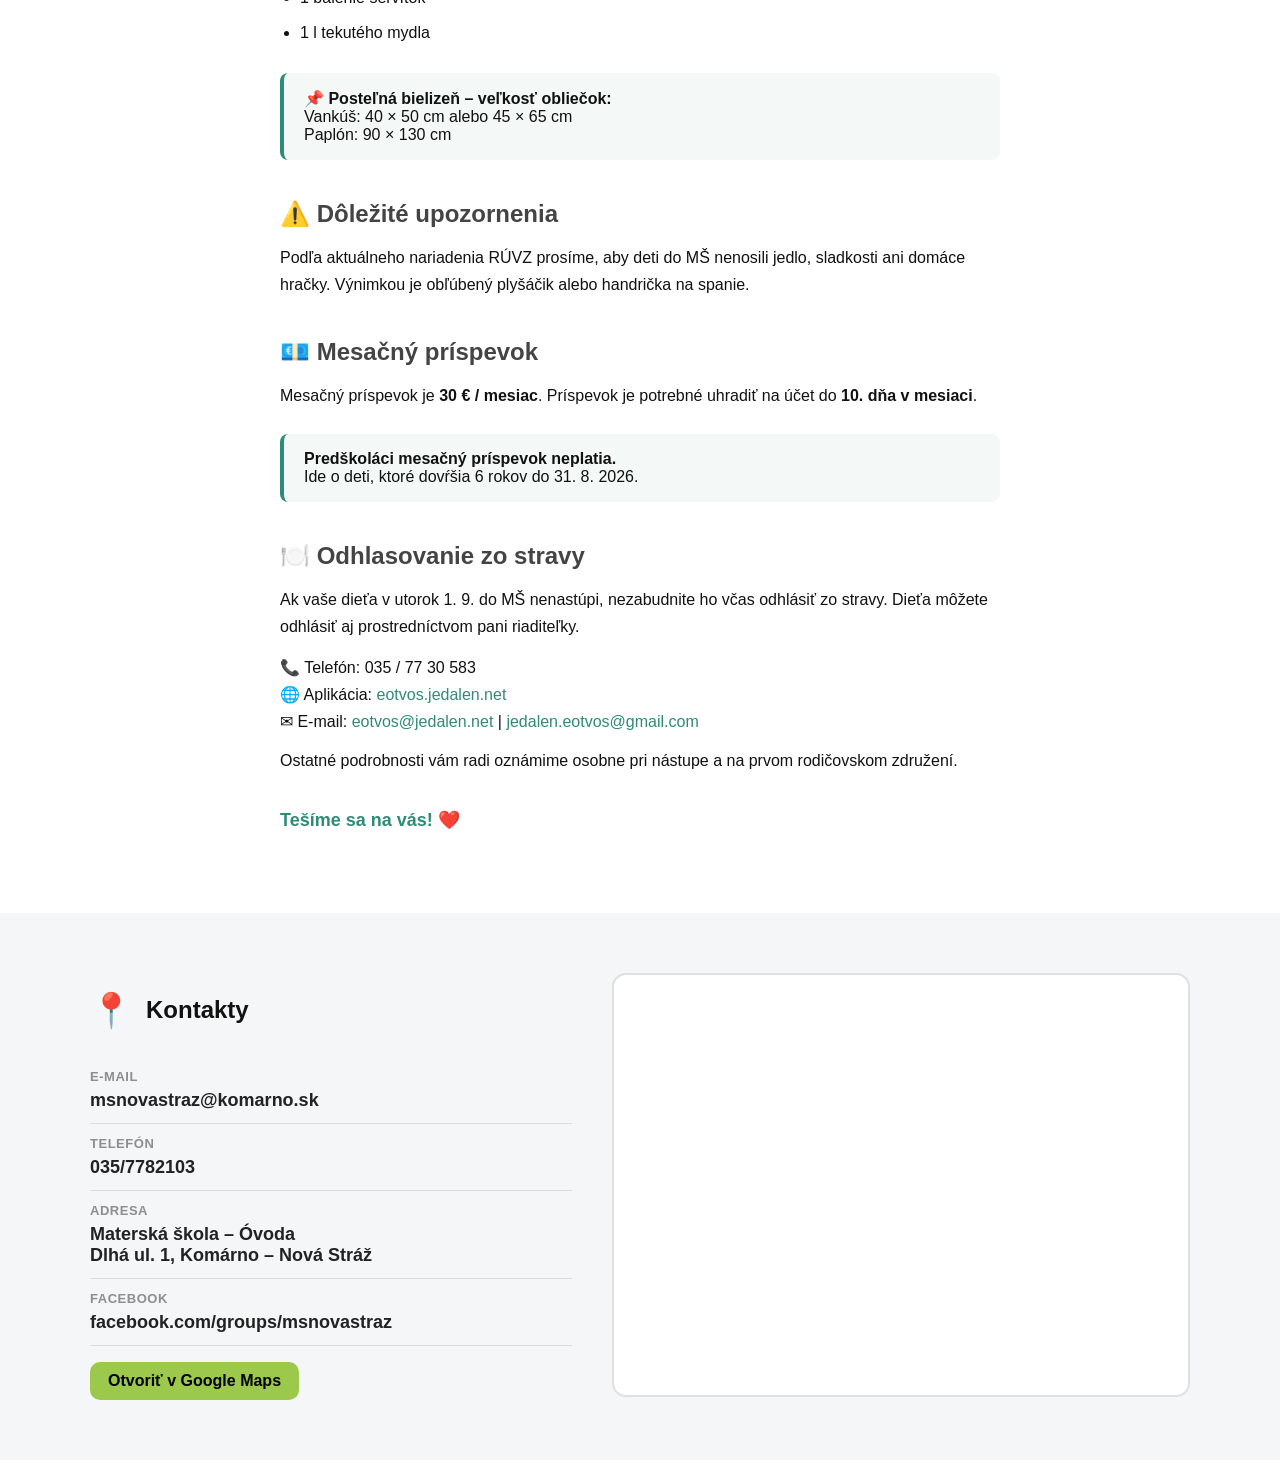
==== commit eb7d4f16: "Update start.html" ====
--- a/pages/start.html
+++ b/pages/start.html
@@ -94,69 +94,134 @@
                 </a>
             </p>
 
+            <h2>Dokumenty na školský rok 2026/2027</h2>
+
+            <ul class="styledList">
+                <li>
+                    <a href="../pdf/skolsky_poriadok_sk_2026.pdf" target="_blank">
+                        📄 Školský poriadok
+                    </a>
+                </li>
+                <li>
+                    <a href="../pdf/skvp_sk_2026.pdf" target="_blank">
+                        📄 Školský vzdelávací program
+                    </a>
+                </li>
+                <li>
+                    <a href="../pdf/zapisnica_pedagogicka_rada_sk_2026-08-24.pdf" target="_blank">
+                        📄 Zápisnica z pedagogickej rady – 24. 08. 2026
+                    </a>
+                </li>
+                <li>
+                    <a href="../pdf/zapisnica_rada_skoly_sk_2026-08-24.pdf" target="_blank">
+                        📄 Zápisnica Rady školy – 24. 08. 2026
+                    </a>
+                </li>
+            </ul>
+
             <br />
 
-            <h1 class="pageTitle">Začiatok školského roka 2025/2026</h1>
+            <h1 class="pageTitle">Začiatok školského roka 2026/2027</h1>
 
             <p class="lead">
-            Milí rodičia, milé deti,
-            </p>
-
-            <p>
-            srdečne Vás vítame v školskom roku 2025/2026.
-            Brány MŠ sa otvárajú <strong>01.09.2025 o 6:15</strong>.
-            Prosíme rodičov, aby deti privádzali do <strong>8:00 hod.</strong>,
-            potom sa dvere uzamykajú.
-            </p>
-
+            Milí rodičia, milé deti!
+            </p>
+            
+            <p>
+            Srdečne vás vítame v novom školskom roku <strong>2026/2027</strong>! 🧸✨
+            </p>
+            
+            <h2>📍 Dôležité časové údaje</h2>
+            
+            <p>
+            <strong>Otvorenie MŠ:</strong> utorok 1. septembra 2026 od <strong>6:15 hod.</strong>
+            <strong>Príchod detí:</strong> prosíme priviesť deti najneskôr do <strong>8:00 hod.</strong>
+            Po 8:00 hod. sa budova z bezpečnostných dôvodov uzamyká.
+            </p>
+            
+            <h2>🎒 Čo treba dieťaťu priniesť pri nástupe</h2>
+            
+            <ul class="styledList">
+                <li>Vyhlásenie o bezinfekčnosti – tlačivo bude pripravené v šatni</li>
+                <li>Prezúvky</li>
+                <li>Pyžamo</li>
+                <li>
+                    Vankúš, paplón a návliečky, ak chcete používať vlastné
+                    – v škôlke sú k dispozícii aj naše
+                </li>
+                <li>V prípade potreby nepremokavú plachtu</li>
+                <li>Uteráčik</li>
+                <li>Náhradné oblečenie označené menom dieťaťa</li>
+            </ul>
+            
+            <h2>🧼 Hygienické potreby</h2>
+            
+            <p>
+            Hygienické potreby stačí priniesť aj neskôr, počas prvého týždňa:
+            </p>
+            
+            <ul class="styledList">
+                <li>4 ks toaletného papiera</li>
+                <li>10 ks papierových vreckoviek</li>
+                <li>1 balenie servítok</li>
+                <li>1 l tekutého mydla</li>
+            </ul>
+            
             <div class="infoBox">
-            Prosíme, aby deti nenosili do MŠ hračky
-            (s výnimkou plyšáčika na spanie), jedlo, sladkosti a podobne,
-            podľa aktuálneho nariadenia RÚVZ.
-            </div>
-
-            <p>
-            Pri nástupe rodič vyplní vyhlásenie o bezpríznakovosti,
-            ktoré bude dostupné v šatni MŠ.
-            </p>
-
-            <h2>Čo potrebuje dieťa pri nástupe</h2>
-
-            <ul class="styledList">
-            <li>Vyhlásenie o bezpríznakovosti</li>
-            <li>Prezuvky</li>
-            <li>Pyžamo</li>
-            <li>Náhradné oblečenie</li>
-            <li>Uteráčik</li>
-            <li>Toaletný papier – 4 ks</li>
-            <li>Servítky – 1 bal</li>
-            <li>Papierové vreckovky – 10 ks</li>
-            <li>Tekuté mydlo – 1 l</li>
+            <strong>📌 Posteľná bielizeň – veľkosť obliečok:</strong><br />
+            Vankúš: 40 × 50 cm alebo 45 × 65 cm<br />
+            Paplón: 90 × 130 cm
+            </div>
+            
+            <h2>⚠️ Dôležité upozornenia</h2>
+            
+            <p>
+            Podľa aktuálneho nariadenia RÚVZ prosíme, aby deti do MŠ nenosili
+            jedlo, sladkosti ani domáce hračky.
+            Výnimkou je obľúbený plyšáčik alebo handrička na spanie.
+            </p>
+            
+            <h2>💶 Mesačný príspevok</h2>
+            
+            <p>
+            Mesačný príspevok je <strong>30 € / mesiac</strong>.
+            Príspevok je potrebné uhradiť na účet do <strong>10. dňa v mesiaci</strong>.
+            </p>
+            
+            <div class="infoBox">
+            <strong>Predškoláci mesačný príspevok neplatia.</strong><br />
+            Ide o deti, ktoré dovŕšia 6 rokov do 31. 8. 2026.
+            </div>
+            
+            <h2>🍽️ Odhlasovanie zo stravy</h2>
+            
+            <p>
+            Ak vaše dieťa v utorok 1. 9. do MŠ nenastúpi,
+            nezabudnite ho včas odhlásiť zo stravy.
+            Dieťa môžete odhlásiť aj prostredníctvom pani riaditeľky.
+            </p>
+            
+            <ul class="contactList">
+                <li>📞 Telefón: 035 / 77 30 583</li>
+                <li>
+                    🌐 Aplikácia:
+                    <a href="https://eotvos.jedalen.net" target="_blank" rel="noopener">
+                        eotvos.jedalen.net
+                    </a>
+                </li>
+                <li>
+                    ✉ E-mail:
+                    <a href="mailto:eotvos@jedalen.net">eotvos@jedalen.net</a> |
+                    <a href="mailto:jedalen.eotvos@gmail.com">jedalen.eotvos@gmail.com</a>
+                </li>
             </ul>
-
-            <p>
-            Prosíme oblečenie dieťaťa označiť menom.
-            </p>
-
-            <p>
-            Ostatné informácie podáme osobne pri nástupe do MŠ
-            a na schôdzi rodičov.
-            </p>
-
-            <h2>Odhlásenie zo stravy</h2>
-
-            <p>
-            Deti, ktoré nenastúpia v pondelok,
-            prosím vyhláste zo stravy v školskej jedálni:
-            </p>
-
-            <ul class="contactList">
-            <li>📞 035 / 77 30 583</li>
-            <li>🌐 <a href="https://eotvos.jedalen.net" target="_blank">eotvos.jedalen.net</a></li>
-            <li>✉ eotvos@jedalen.net, jedalen.eotvos@gmail.com</li>
-            </ul>
-
-            <p class="closing">Tešíme sa na Vás!</p>
+            
+            <p>
+            Ostatné podrobnosti vám radi oznámime osobne pri nástupe
+            a na prvom rodičovskom združení.
+            </p>
+            
+            <p class="closing">Tešíme sa na vás! ❤️</p>
 
         </div>
         </section>
